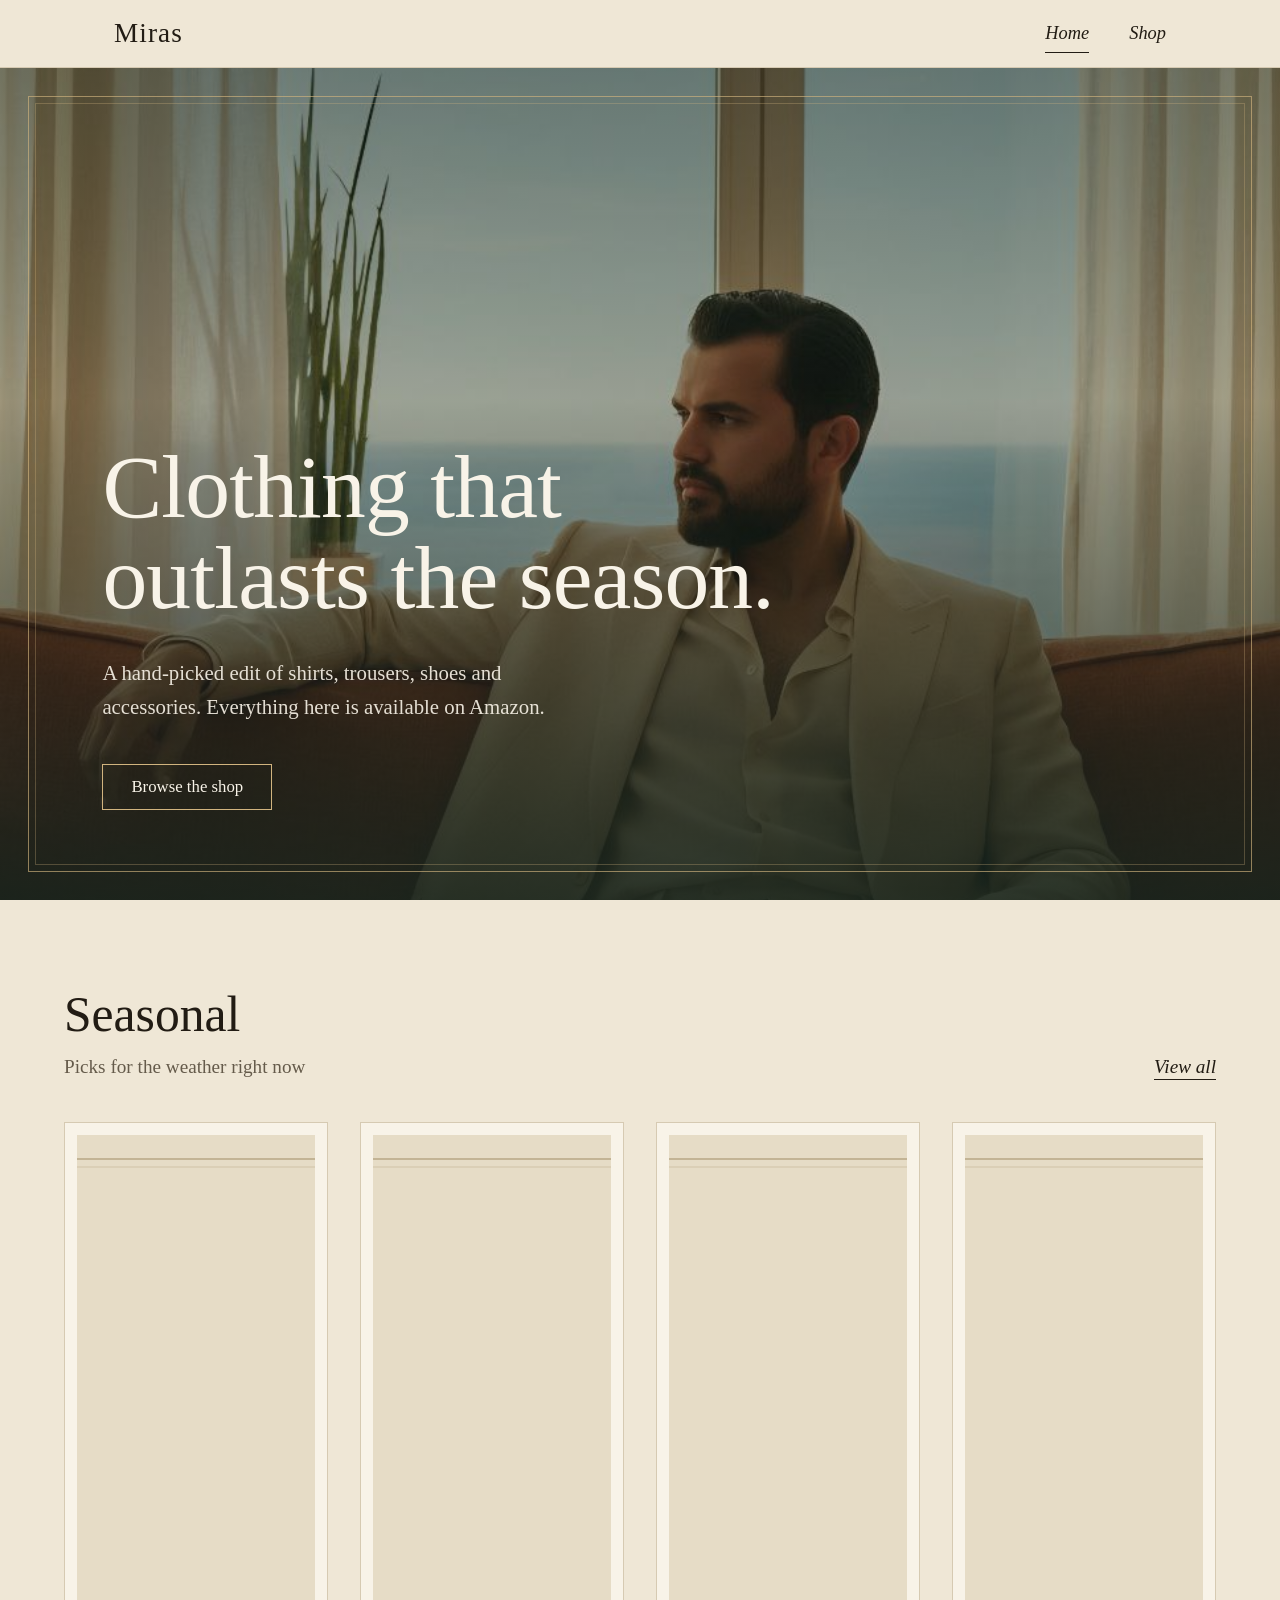
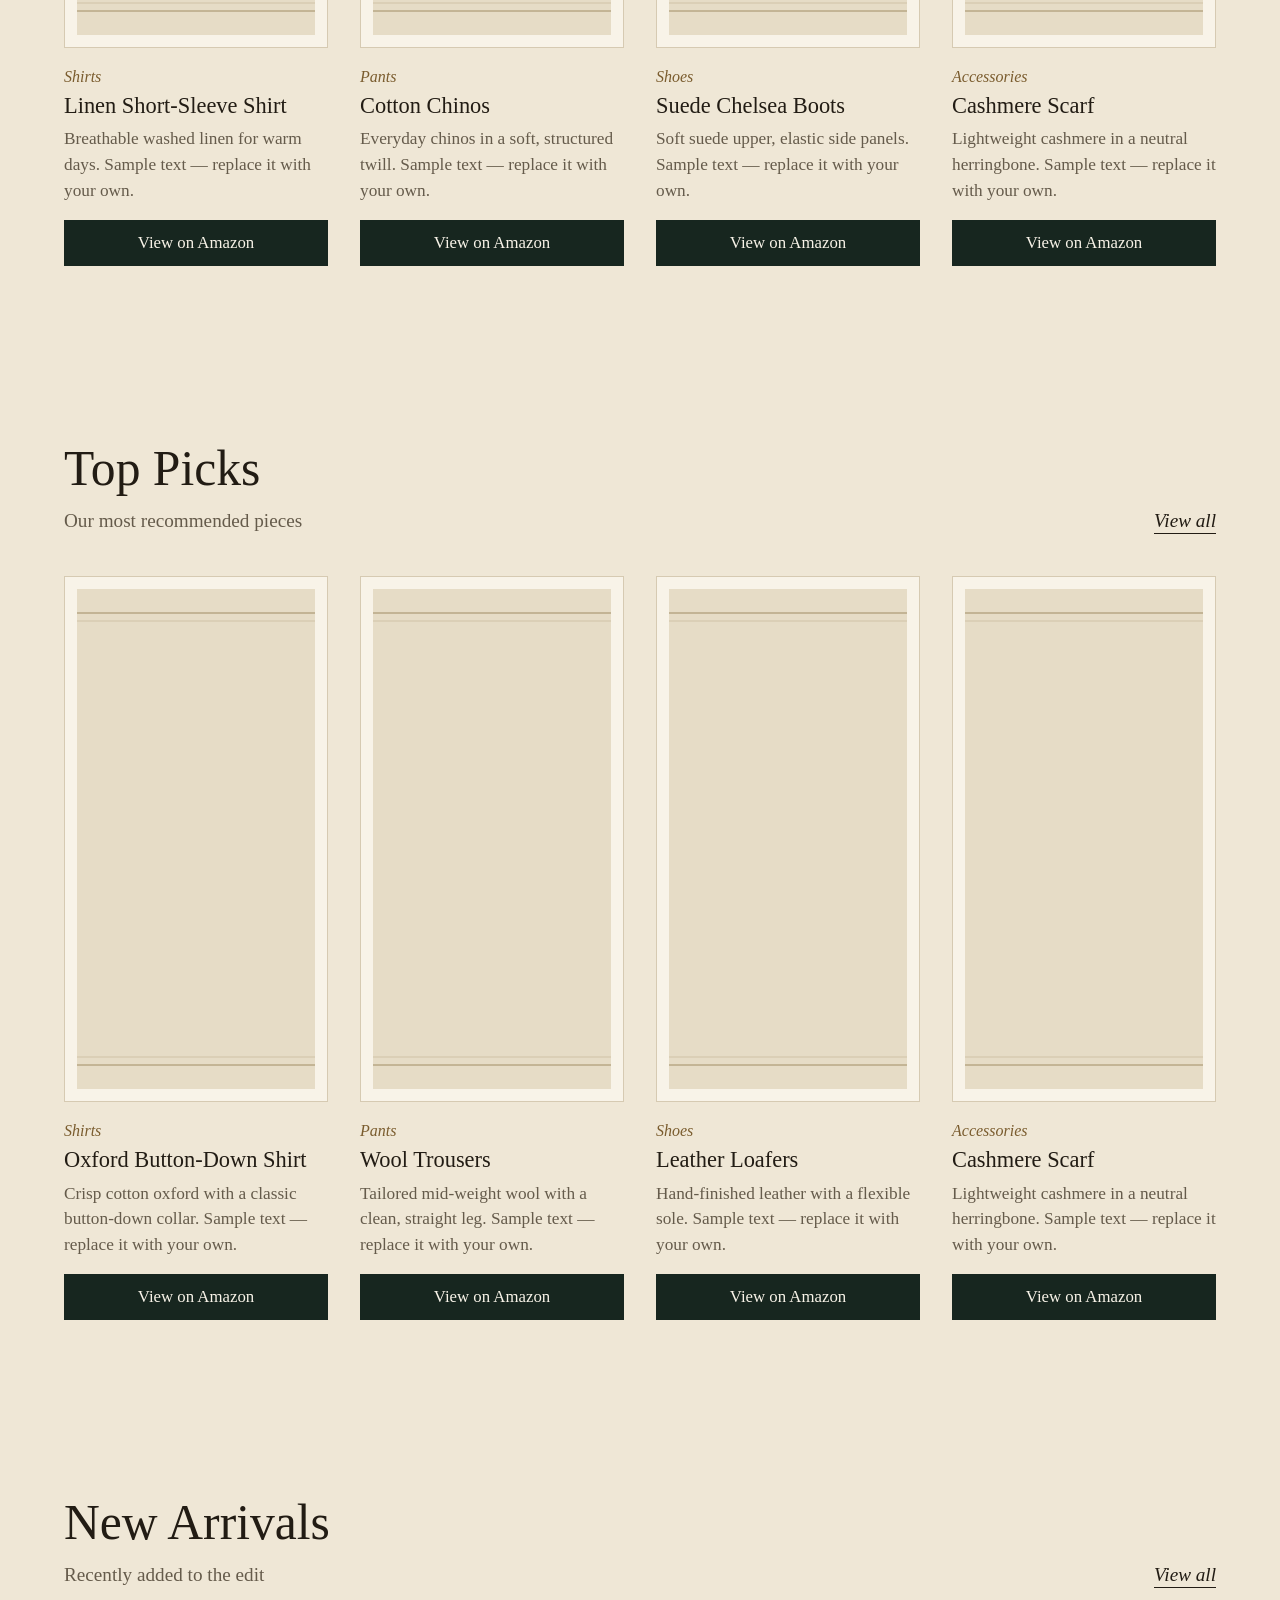
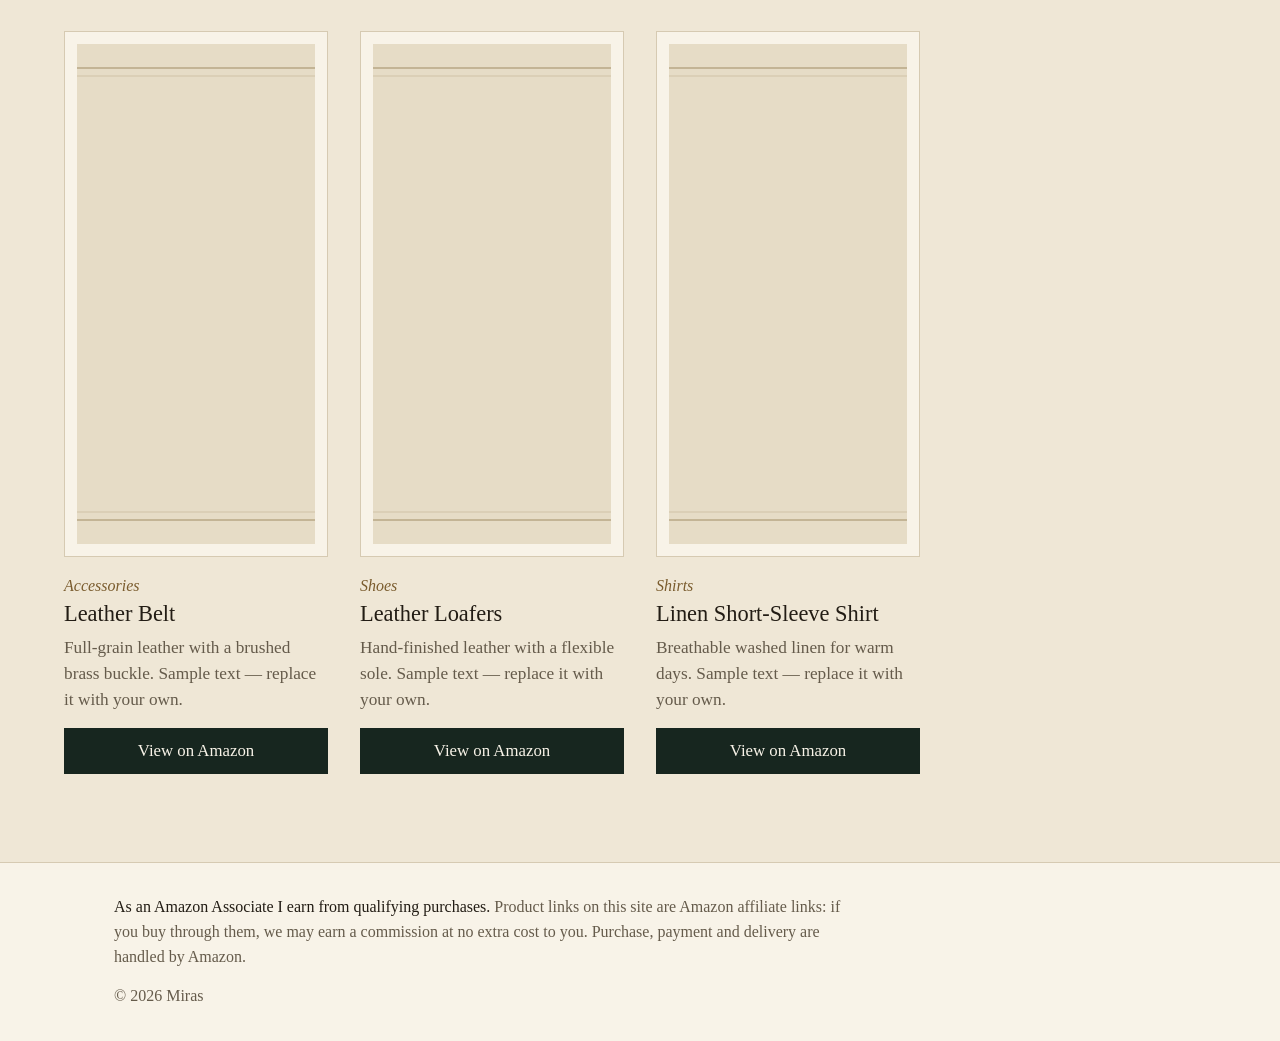
==== index.html @ cb985808 "Miras" ====
<!doctype html>
<html lang="en">
<head>
  <meta charset="utf-8">
  <meta name="viewport" content="width=device-width, initial-scale=1">
  <meta http-equiv="Content-Security-Policy" content="default-src 'self'; script-src 'self'; style-src 'self' https://fonts.googleapis.com; font-src https://fonts.gstatic.com; img-src 'self' https: data:; connect-src 'self'; base-uri 'self'; form-action 'self'; object-src 'none'">
  <title>Miras — Hand-picked classics</title>
  <meta name="description" content="A hand-picked edit of shirts, trousers, shoes and accessories. Available on Amazon.">
  <meta name="theme-color" content="#17261F">
  <link rel="preconnect" href="https://fonts.googleapis.com">
  <link rel="preconnect" href="https://fonts.gstatic.com" crossorigin>
  <link rel="stylesheet" href="https://fonts.googleapis.com/css2?family=EB+Garamond:ital,wght@0,400;0,500;1,400&family=Old+Standard+TT:ital,wght@0,400;0,700;1,400&display=swap">
  <link rel="stylesheet" href="css/styles.css">
</head>
<body>
  <header class="site-header">
    <div class="site-header__inner">
      <a class="logo" href="index.html">Miras</a>
      <nav class="nav" aria-label="Main navigation">
        <a href="index.html" aria-current="page">Home</a>
        <a href="shop.html">Shop</a>
      </nav>
    </div>
  </header>

  <main>
    <section class="hero">
      <span class="hero__frame" aria-hidden="true"></span>
      <div class="hero__inner">
        <h1>Clothing that outlasts the season.</h1>
        <p>A hand-picked edit of shirts, trousers, shoes and accessories. Everything here is available on Amazon.</p>
        <a class="btn btn--light" href="shop.html">Browse the shop</a>
      </div>
    </section>

    <div id="sections" aria-live="polite"></div>
  </main>

  <footer class="site-footer">
    <div class="site-footer__inner">
      <p class="disclosure"><strong>As an Amazon Associate I earn from qualifying purchases.</strong> Product links on this site are Amazon affiliate links: if you buy through them, we may earn a commission at no extra cost to you. Purchase, payment and delivery are handled by Amazon.</p>
      <p class="copy">© <span data-year>2026</span> Miras</p>
    </div>
  </footer>

  <script src="js/common.js" defer></script>
  <script src="js/home.js" defer></script>
</body>
</html>
---- css/styles.css ----
/* Miras — Old Money: parchment, bottle green, brass, oxblood.
   Old Standard TT (headings) + EB Garamond (text). */

:root {
  --parchment: #EFE7D6;
  --vellum: #F8F3E8;
  --ink: #221C14;
  --taupe: #655B4B;
  --line: #D6CAB2;
  --green: #17261F;
  --green-2: #26392F;
  --brass: #D1B47F;
  --brass-ink: #7A5C2E;
  --oxblood: #5C1E26;
  --display: "Old Standard TT", "Bodoni 72", Didot, Georgia, serif;
  --text: "EB Garamond", Garamond, Georgia, serif;
  --max: 1180px;
  --gutter: clamp(20px, 5vw, 64px);
  --header-h: 68px;
  --ease: cubic-bezier(.22, .61, .36, 1);
}

*, *::before, *::after { box-sizing: border-box; }
[hidden] { display: none !important; }
body { margin: 0; background: var(--parchment); color: var(--ink); font: 400 1.2rem/1.65 var(--text); -webkit-font-smoothing: antialiased; }
img { display: block; max-width: 100%; }
a { color: inherit; }
h1, h2, h3 { margin: 0; font-family: var(--display); font-weight: 400; line-height: 1.1; }
p { margin: 0; }
:focus-visible { outline: 2px solid var(--oxblood); outline-offset: 3px; }

/* Header */
.site-header { position: sticky; top: 0; z-index: 20; height: var(--header-h); background: rgba(239, 231, 214, .95); backdrop-filter: blur(8px); border-bottom: 1px solid var(--line); }
.site-header__inner { max-width: var(--max); height: 100%; margin: 0 auto; padding: 0 var(--gutter); display: flex; align-items: center; justify-content: space-between; gap: 16px; }
.logo { font-family: var(--display); font-size: 1.7rem; letter-spacing: .04em; text-decoration: none; white-space: nowrap; }
.nav { display: flex; gap: clamp(20px, 4vw, 40px); }
.nav a { font-style: italic; font-size: 1.15rem; text-decoration: none; padding: 4px 0; border-bottom: 1px solid transparent; transition: border-color .25s var(--ease); }
.nav a:hover { border-color: var(--brass-ink); }
.nav a[aria-current="page"] { border-color: var(--ink); }

/* Buttons */
.btn { display: inline-flex; align-items: center; justify-content: center; min-height: 46px; padding: 0 28px; border: 1px solid var(--green); background: var(--green); color: var(--vellum); font: 500 1.05rem/1 var(--text); text-decoration: none; cursor: pointer; transition: background-color .25s var(--ease), border-color .25s var(--ease), color .25s var(--ease); }
.btn:hover { background: var(--oxblood); border-color: var(--oxblood); }
.btn:disabled { opacity: .55; cursor: progress; }
.btn--light { background: transparent; border-color: var(--brass); }
.btn--light:hover { background: var(--brass); border-color: var(--brass); color: var(--green); }
.btn--ghost { background: transparent; color: var(--ink); border-color: var(--line); }
.btn--ghost:hover { background: transparent; color: var(--oxblood); border-color: var(--oxblood); }
.btn--small { min-height: 38px; padding: 0 16px; font-size: 1rem; }

/* Hero: main photo = img/hero.jpg; without the file the green background stays */
.hero {
  position: relative; isolation: isolate; overflow: hidden; display: flex; align-items: flex-end;
  min-height: calc(100svh - var(--header-h)); color: var(--vellum);
  padding: clamp(72px, 10vw, 136px) clamp(36px, 8vw, 128px) clamp(48px, 7vw, 96px);
  background-color: var(--green);
  background-image:
    linear-gradient(to top, rgba(23, 38, 31, .88), rgba(23, 38, 31, .35) 60%, rgba(23, 38, 31, .55)),
    url("../img/hero.jpg"),
    radial-gradient(90% 70% at 85% 0%, rgba(209, 180, 127, .18), transparent 62%),
    linear-gradient(170deg, var(--green-2), var(--green) 65%);
  background-size: cover; background-position: center;
}
.hero__frame { position: absolute; z-index: -1; inset: clamp(14px, 2.2vw, 28px); border: 1px solid rgba(209, 180, 127, .65); pointer-events: none; }
.hero__frame::before { content: ""; position: absolute; inset: 6px; border: 1px solid rgba(209, 180, 127, .3); }
.hero__inner { max-width: 44rem; }
.hero h1 { font-size: clamp(2.7rem, 7vw, 5.6rem); line-height: 1.02; letter-spacing: -.01em; }
.hero p { max-width: 30rem; margin: clamp(20px, 3vw, 32px) 0 clamp(28px, 4vw, 40px); font-size: 1.3rem; color: rgba(248, 243, 232, .9); }
.hero :focus-visible { outline-color: var(--brass); }

@media (prefers-reduced-motion: no-preference) {
  .hero__inner > * { animation: rise .9s var(--ease) both; }
  .hero__inner > :nth-child(2) { animation-delay: .15s; }
  .hero__inner > :nth-child(3) { animation-delay: .3s; }
}
@keyframes rise { from { opacity: 0; transform: translateY(18px); } }

/* Sections */
.section { padding: clamp(48px, 7vw, 88px) var(--gutter); }
.section--tight { padding-top: 0; }
.container { max-width: var(--max); margin: 0 auto; }
.section__head { display: flex; justify-content: space-between; align-items: flex-end; gap: 16px; margin-bottom: clamp(24px, 4vw, 40px); }
.section__title { font-size: clamp(2rem, 4.2vw, 3.1rem); }
.section__lead { margin-top: 8px; color: var(--taupe); }
.more { font-style: italic; white-space: nowrap; text-underline-offset: 6px; text-decoration-thickness: 1px; }
.more:hover { color: var(--oxblood); }
.state { grid-column: 1 / -1; padding: 48px 0; text-align: center; color: var(--taupe); }

/* Shop */
.page-head { max-width: var(--max); margin: 0 auto; padding: clamp(48px, 8vw, 96px) var(--gutter) clamp(24px, 4vw, 40px); }
.page-head h1 { font-size: clamp(2.8rem, 7vw, 5rem); }
.notice { margin: 16px 0 28px; max-width: 36rem; color: var(--taupe); font-size: 1.05rem; }
.filters { display: grid; gap: 14px; }
.filter-row { display: flex; flex-wrap: wrap; align-items: center; gap: 8px 16px; }
.filter-label { min-width: 6.5rem; color: var(--taupe); font-style: italic; }
.chips { display: flex; flex-wrap: wrap; gap: 8px; }
.chips a { padding: 6px 18px; border: 1px solid var(--line); text-decoration: none; font-size: 1.05rem; transition: border-color .25s var(--ease), color .25s var(--ease); }
.chips a:hover { border-color: var(--oxblood); color: var(--oxblood); }
.chips a[aria-current="true"] { background: var(--green); border-color: var(--green); color: var(--vellum); }
.count { margin-bottom: 24px; color: var(--taupe); font-size: 1.05rem; }

.grid { list-style: none; margin: 0; padding: 0; display: grid; gap: clamp(32px, 4vw, 48px) clamp(20px, 3vw, 32px); grid-template-columns: repeat(auto-fill, minmax(min(100%, 250px), 1fr)); }
.grid > li { display: flex; }
.card { display: flex; flex-direction: column; width: 100%; text-decoration: none; }
.card__media { padding: 12px; background: var(--vellum); border: 1px solid var(--line); }
.card__media img { width: 100%; aspect-ratio: 4 / 5; object-fit: cover; background: #E6DCC6; }
.card__body { display: flex; flex: 1; flex-direction: column; padding-top: 16px; }
.card__cat { color: var(--brass-ink); font-style: italic; font-size: 1rem; }
.card__title { font-size: 1.4rem; line-height: 1.15; margin: 2px 0 8px; overflow-wrap: anywhere; }
.card__text { color: var(--taupe); font-size: 1.08rem; line-height: 1.5; margin-bottom: 16px; }
.card .btn { margin-top: auto; width: 100%; }
.card:hover .btn, .card:focus-visible .btn { background: var(--oxblood); border-color: var(--oxblood); }

/* Footer */
.site-footer { border-top: 1px solid var(--line); background: var(--vellum); color: var(--taupe); font-size: 1rem; line-height: 1.55; }
.site-footer__inner { max-width: var(--max); margin: 0 auto; padding: 32px var(--gutter); display: grid; gap: 14px; }
.disclosure { max-width: 46rem; }
.disclosure strong { color: var(--ink); font-weight: 500; }

@media (prefers-reduced-motion: reduce) { *, *::before, *::after { animation: none !important; transition: none !important; } }
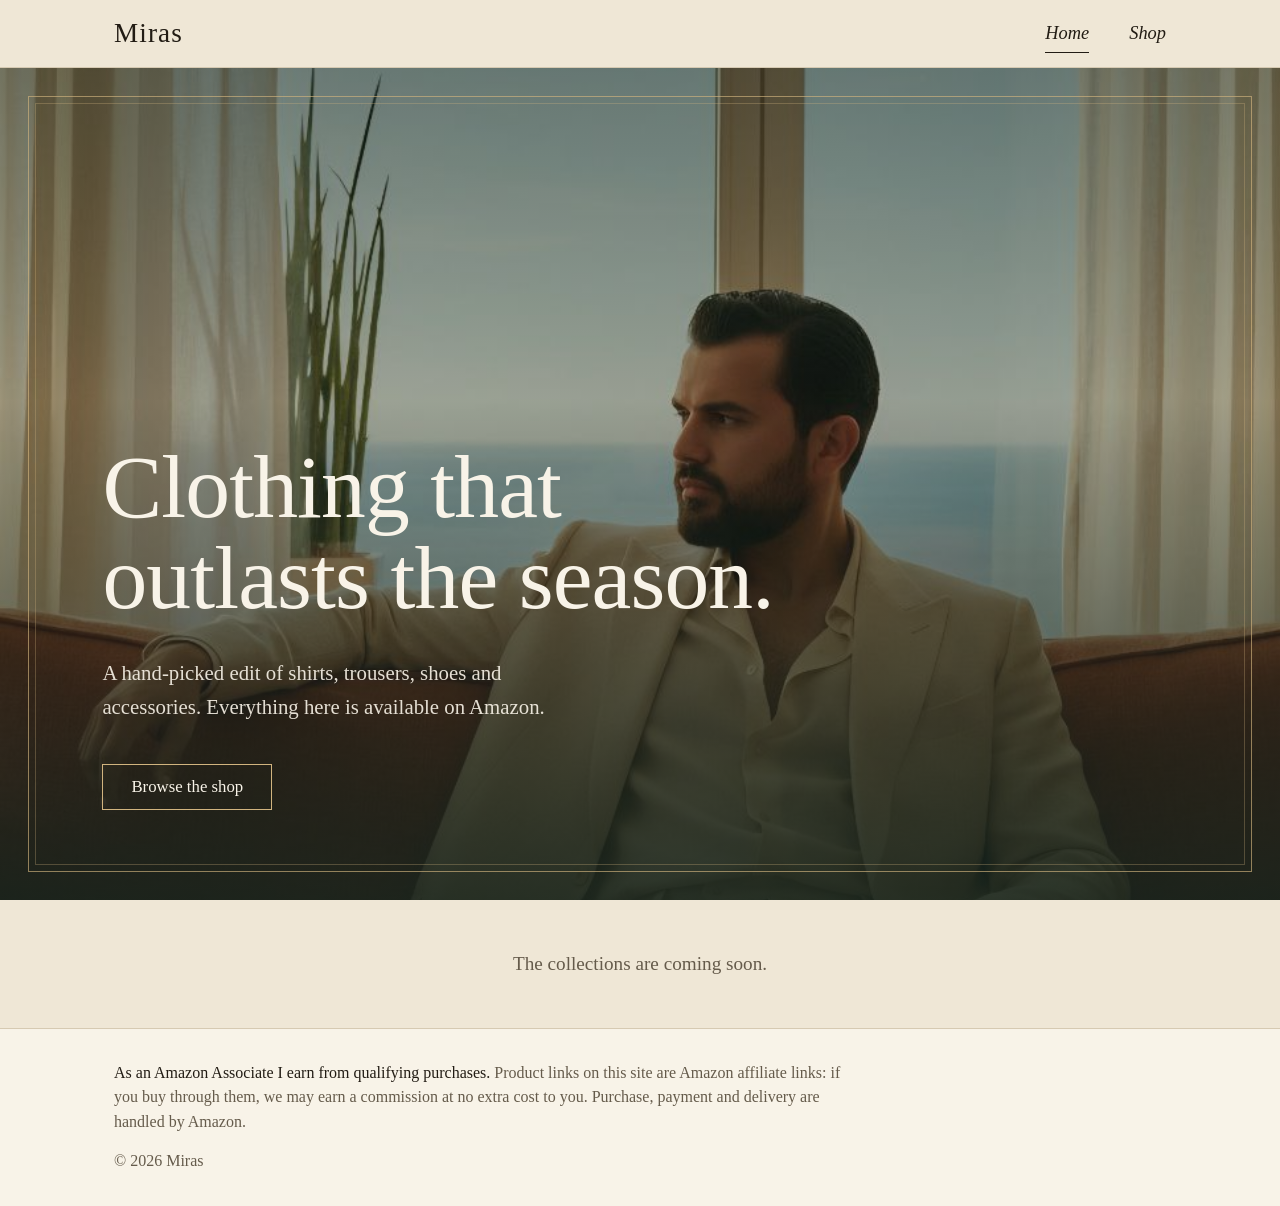
==== commit 3b5aee10: "Miras" ====
--- a/index.html
+++ b/index.html
@@ -3,7 +3,7 @@
 <head>
   <meta charset="utf-8">
   <meta name="viewport" content="width=device-width, initial-scale=1">
-  <meta http-equiv="Content-Security-Policy" content="default-src 'self'; script-src 'self'; style-src 'self' https://fonts.googleapis.com; font-src https://fonts.gstatic.com; img-src 'self' https: data:; connect-src 'self'; base-uri 'self'; form-action 'self'; object-src 'none'">
+  <meta http-equiv="Content-Security-Policy" content="default-src 'self'; script-src 'self'; style-src 'self' https://fonts.googleapis.com; font-src https://fonts.gstatic.com; img-src 'self' https: data:; connect-src 'self' https://*.supabase.co; base-uri 'self'; form-action 'self'; object-src 'none'">
   <title>Miras — Hand-picked classics</title>
   <meta name="description" content="A hand-picked edit of shirts, trousers, shoes and accessories. Available on Amazon.">
   <meta name="theme-color" content="#17261F">
@@ -24,6 +24,7 @@
   </header>
 
   <main>
+    <!-- Main photo: put your file at img/hero.jpg (landscape, about 2000×1200). Without it the green background stays. -->
     <section class="hero">
       <span class="hero__frame" aria-hidden="true"></span>
       <div class="hero__inner">
@@ -43,6 +44,7 @@
     </div>
   </footer>
 
+  <script src="js/config.js" defer></script>
   <script src="js/common.js" defer></script>
   <script src="js/home.js" defer></script>
 </body>
